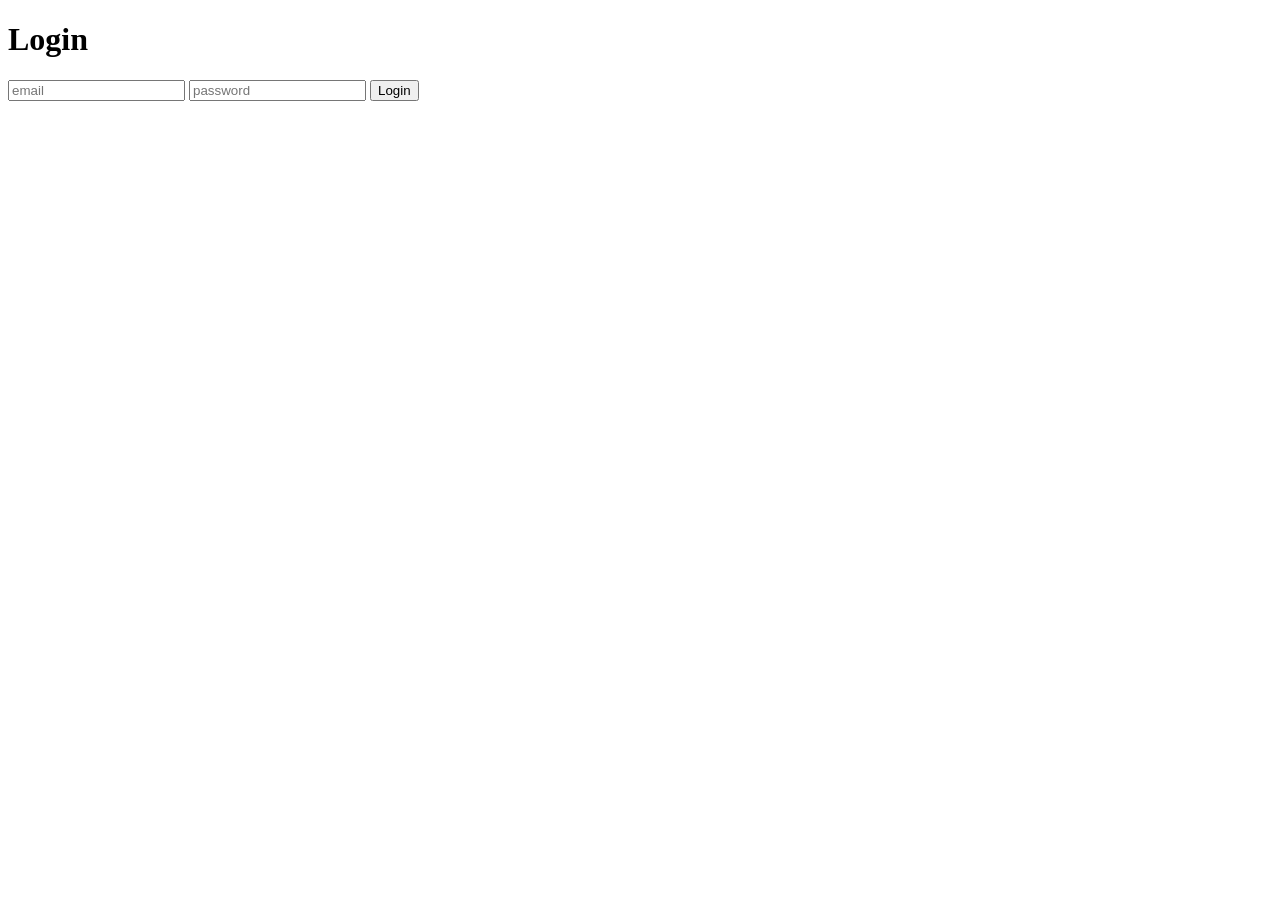
==== frontend/login.html @ 9eb3d945 "frontend" ====
<!DOCTYPE html>
<html lang="en">
<head>
    <meta charset="UTF-8">
    <meta name="viewport" content="width=device-width, initial-scale=1.0">
    <title>Login Page</title>
    <link rel="stylesheet" href="css/style.css">
</head>
<body>
    <h1>Login</h1>
    <form action="" id="login-form">
        <input type="email" class="email" id="email" placeholder="email">
        <input type="password" class="password" id="password" placeholder="password">
        <button class="btn" id="login-btn">Login</button>
        <p id="error"></p>
    </form>

    <script src="js/api.js"></script>
    <script src="js/auth.js"></script>
</body>
</html>
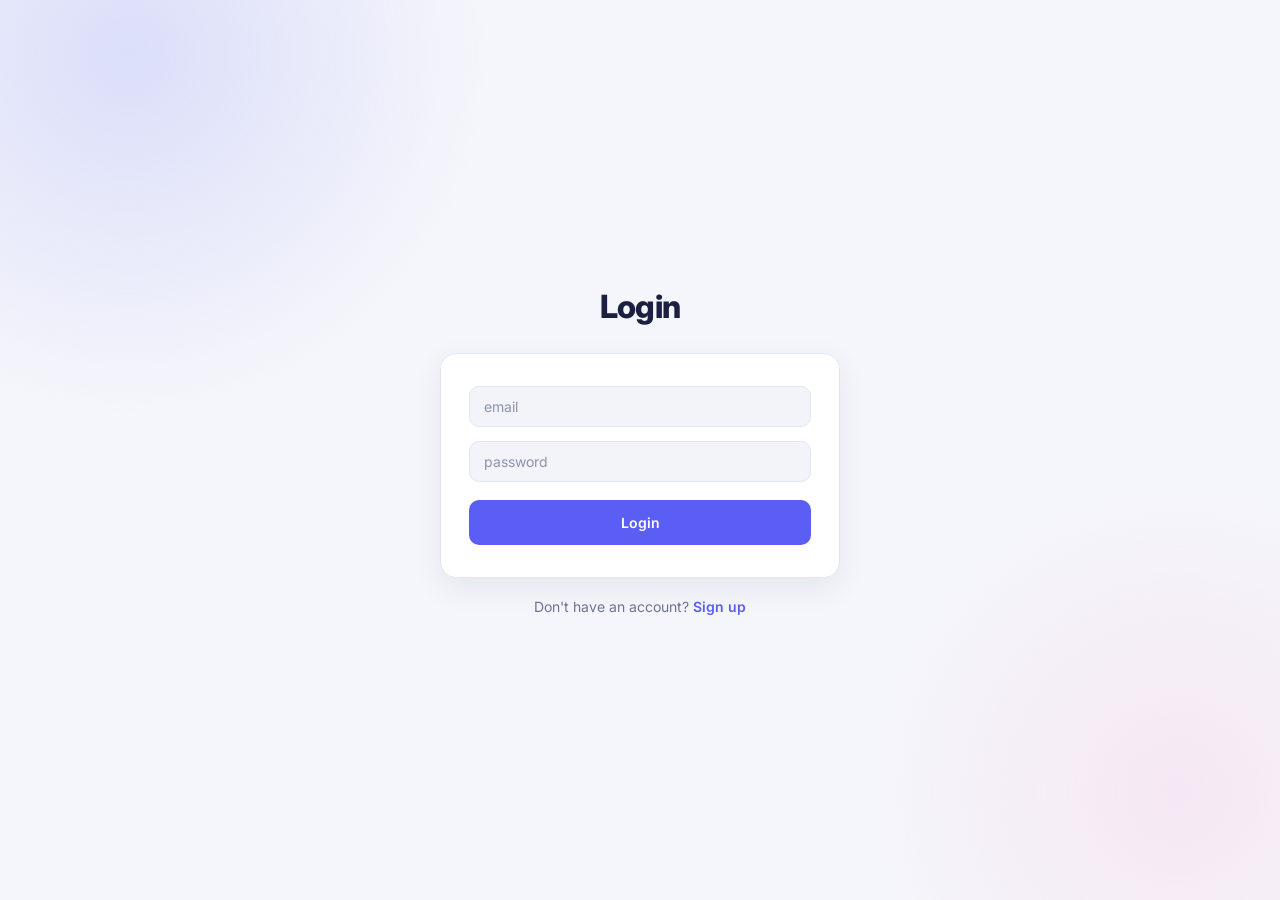
==== commit d73ad64a: "Prepare for deployment" ====
--- a/frontend/login.html
+++ b/frontend/login.html
@@ -4,6 +4,7 @@
     <meta charset="UTF-8">
     <meta name="viewport" content="width=device-width, initial-scale=1.0">
     <title>Login Page</title>
+    <script src="js/theme.js"></script>
     <link rel="stylesheet" href="css/style.css">
 </head>
 <body>
@@ -14,8 +15,12 @@
         <button class="btn" id="login-btn">Login</button>
         <p id="error"></p>
     </form>
+    <p>
+    Don't have an account? <a href="signup.html">Sign up</a>
+</p>
 
     <script src="js/api.js"></script>
     <script src="js/auth.js"></script>
+    
 </body>
 </html>
--- a/frontend/css/style.css
+++ b/frontend/css/style.css
@@ -0,0 +1,1079 @@
+@import url('https://fonts.googleapis.com/css2?family=Inter:wght@400;500;600;700;800&family=JetBrains+Mono:wght@400;600;700&family=Lora:wght@500;600;700&display=swap');
+
+/* =====================================================
+   THEMES  (set with <html data-theme="name">)
+   daylight (default) | midnight | paper | mocha
+   nord | rose | terminal | glass
+   ===================================================== */
+
+:root,
+[data-theme="daylight"] {
+    --bg: #f5f6fb;
+    --bg-image: none;
+    --glow-1: #818cf8;
+    --glow-2: #f9a8d4;
+    --surface: #ffffff;
+    --surface-2: #f2f4fa;
+    --text: #1c2040;
+    --muted: #6c7293;
+    --border: #e3e6f2;
+    --primary: #5b5ef4;
+    --primary-hover: #4a4de0;
+    --primary-text: #ffffff;
+    --accent: #ec4899;
+    --danger: #ef4444;
+    --danger-hover: #dc2626;
+    --shadow: 0 10px 30px rgba(40, 45, 100, 0.08);
+    --radius: 16px;
+    --radius-sm: 10px;
+    --backdrop: none;
+    --scheme: light;
+    --font-body: 'Inter', system-ui, sans-serif;
+    --font-heading: 'Inter', system-ui, sans-serif;
+    --total-bg: linear-gradient(135deg, var(--primary), var(--accent));
+    --total-text: var(--primary-text);
+    --total-border: transparent;
+    --text-glow: none;
+    --option-bg: var(--surface);
+}
+
+/* Neon cyan + magenta on near-black */
+[data-theme="midnight"] {
+    --bg: #07070f;
+    --glow-1: #00e5ff;
+    --glow-2: #ff2bd6;
+    --surface: #11111f;
+    --surface-2: #181830;
+    --text: #e8e8ff;
+    --muted: #8b8bb5;
+    --border: #26264a;
+    --primary: #00e5ff;
+    --primary-hover: #33ecff;
+    --primary-text: #04040a;
+    --accent: #ff2bd6;
+    --danger: #ff4d6d;
+    --danger-hover: #ff7088;
+    --shadow: 0 10px 34px rgba(0, 229, 255, 0.08);
+    --scheme: dark;
+}
+
+/* Warm cream and ink, like a notebook */
+[data-theme="paper"] {
+    --bg: #f3ecdd;
+    --glow-1: #e3cfa4;
+    --glow-2: #e8c9b0;
+    --surface: #fffaf0;
+    --surface-2: #f4ecda;
+    --text: #2b2a26;
+    --muted: #7d7766;
+    --border: #d8ccb2;
+    --primary: #2b2a26;
+    --primary-hover: #46443d;
+    --primary-text: #fffaf0;
+    --accent: #b5452f;
+    --danger: #a32d2d;
+    --danger-hover: #8a2222;
+    --shadow: 4px 4px 0 rgba(43, 42, 38, 0.12);
+    --radius: 8px;
+    --radius-sm: 6px;
+    --font-body: 'Lora', Georgia, serif;
+    --font-heading: 'Lora', Georgia, serif;
+    --total-bg: #2b2a26;
+    --total-text: #f3ecdd;
+    --scheme: light;
+}
+
+/* Green phosphor on black */
+[data-theme="terminal"] {
+    --bg: #000000;
+    --glow-1: #33ff66;
+    --glow-2: #33ff66;
+    --surface: #050c05;
+    --surface-2: #000000;
+    --text: #33ff66;
+    --muted: #1fa046;
+    --border: #146b2e;
+    --primary: #33ff66;
+    --primary-hover: #66ff8c;
+    --primary-text: #000000;
+    --accent: #ffd400;
+    --danger: #ff3b3b;
+    --danger-hover: #ff6666;
+    --shadow: 0 0 14px rgba(51, 255, 102, 0.12);
+    --radius: 3px;
+    --radius-sm: 2px;
+    --font-body: 'JetBrains Mono', ui-monospace, monospace;
+    --font-heading: 'JetBrains Mono', ui-monospace, monospace;
+    --total-bg: var(--surface);
+    --total-text: var(--primary);
+    --total-border: var(--primary);
+    --text-glow: 0 0 10px rgba(51, 255, 102, 0.55);
+    --scheme: dark;
+}
+
+    
+
+
+
+
+/* Deep navy with sea-green highlights */
+[data-theme="ocean"] {
+    --bg: #08121f;
+    --glow-1: #3ea6ff;
+    --glow-2: #26d0b2;
+    --surface: #0f2036;
+    --surface-2: #132a45;
+    --text: #e4f1ff;
+    --muted: #84a3c4;
+    --border: #1f3d5e;
+    --primary: #3ea6ff;
+    --primary-hover: #66b9ff;
+    --primary-text: #06121f;
+    --accent: #26d0b2;
+    --danger: #ff6b6b;
+    --danger-hover: #ff8a8a;
+    --shadow: 0 10px 30px rgba(0, 0, 0, 0.35);
+    --scheme: dark;
+}
+
+
+
+/* Northern lights: frosted dark with green and violet */
+[data-theme="aurora"] {
+    --bg: #0b1020;
+    --bg-image: linear-gradient(160deg, #0b1020 0%, #0f2a3d 50%, #1a1040 100%);
+    --glow-1: #34d399;
+    --glow-2: #a78bfa;
+    --surface: rgba(255, 255, 255, 0.06);
+    --surface-2: rgba(255, 255, 255, 0.05);
+    --text: #e8f5f1;
+    --muted: #8fb0ad;
+    --border: rgba(255, 255, 255, 0.12);
+    --primary: #34d399;
+    --primary-hover: #5eead4;
+    --primary-text: #04201a;
+    --accent: #a78bfa;
+    --danger: #fb7185;
+    --danger-hover: #fda4af;
+    --shadow: 0 10px 34px rgba(0, 0, 0, 0.35);
+    --backdrop: blur(14px) saturate(130%);
+    --total-bg: linear-gradient(135deg, #34d399, #a78bfa);
+    --total-text: #04201a;
+    --modal-bg: rgba(15, 25, 45, 0.92);
+    --option-bg: #12202e;
+    --scheme: dark;
+}
+
+
+
+/* Light latte and cream with espresso buttons */
+[data-theme="coffee"] {
+    --bg: #f1e4d3;
+    --glow-1: #c68b59;
+    --glow-2: #e3c9a6;
+    --surface: #fbf4ea;
+    --surface-2: #f0e3d1;
+    --text: #3b2418;
+    --muted: #8a6a55;
+    --border: #dcc6ac;
+    --primary: #6f4e37;
+    --primary-hover: #5a3e2b;
+    --primary-text: #fff8ee;
+    --accent: #c68b59;
+    --danger: #b3382c;
+    --danger-hover: #8f2c22;
+    --shadow: 0 10px 28px rgba(59, 36, 24, 0.12);
+    --font-heading: 'Lora', Georgia, serif;
+    --total-bg: linear-gradient(135deg, #6f4e37, #3b2418);
+    --total-text: #fbf0e0;
+    --scheme: light;
+}
+
+/* Sunlit woodland: leaf green, fern and bark */
+[data-theme="forest"] {
+    --bg: #eef2e4;
+    --glow-1: #8fbf7a;
+    --glow-2: #e3c98c;
+    --surface: #fbfcf5;
+    --surface-2: #e9eedc;
+    --text: #1f2e1c;
+    --muted: #66795c;
+    --border: #d2dcc0;
+    --primary: #2f6b3a;
+    --primary-hover: #265a30;
+    --primary-text: #f4f8ec;
+    --accent: #a0662d;
+    --danger: #b5443a;
+    --danger-hover: #963529;
+    --shadow: 0 10px 30px rgba(47, 80, 40, 0.12);
+    --total-bg: linear-gradient(135deg, #2f6b3a, #5a9a4c);
+    --total-text: #f4f8ec;
+    --scheme: light;
+}
+
+/* Pure white, black text, white buttons with black outlines */
+[data-theme="mono"] {
+    --bg: #ffffff;
+    --glow-1: #ffffff;
+    --glow-2: #ffffff;
+    --surface: #ffffff;
+    --surface-2: #f5f5f5;
+    --text: #000000;
+    --muted: #555555;
+    --border: #cfcfcf;
+    --primary: #000000;
+    --primary-hover: #222222;
+    --primary-text: #ffffff;
+    --accent: #000000;
+    --danger: #d00000;
+    --danger-hover: #a30000;
+    --shadow: 0 8px 24px rgba(0, 0, 0, 0.08);
+    --total-bg: #ffffff;
+    --total-text: #000000;
+    --total-border: #000000;
+    --scheme: light;
+}
+
+/* extra rules for the white buttons */
+[data-theme="mono"] button {
+    background: #ffffff;
+    color: #000000;
+    border-color: #000000;
+}
+
+[data-theme="mono"] button:hover {
+    background: #000000;
+    color: #ffffff;
+    box-shadow: none;
+}
+
+[data-theme="mono"] .expense-card .BTN:not(:hover) {
+    background: #ffffff;
+    border-color: #000000;
+}
+/* Pure black, white text, black buttons with white outlines */
+[data-theme="monodark"] {
+    --bg: #000000;
+    --glow-1: #000000;
+    --glow-2: #000000;
+    --surface: #000000;
+    --surface-2: #141414;
+    --text: #ffffff;
+    --muted: #aaaaaa;
+    --border: #3a3a3a;
+    --primary: #ffffff;
+    --primary-hover: #dddddd;
+    --primary-text: #000000;
+    --accent: #ffffff;
+    --danger: #ff4d4d;
+    --danger-hover: #ff7a7a;
+    --shadow: 0 8px 24px rgba(255, 255, 255, 0.06);
+    --total-bg: #000000;
+    --total-text: #ffffff;
+    --total-border: #ffffff;
+    --scheme: dark;
+}
+
+/* extra rules for the black buttons */
+[data-theme="monodark"] button {
+    background: #000000;
+    color: #ffffff;
+    border-color: #ffffff;
+}
+
+[data-theme="monodark"] button:hover {
+    background: #ffffff;
+    color: #000000;
+    box-shadow: none;
+}
+
+[data-theme="monodark"] .expense-card .BTN:not(:hover) {
+    background: #000000;
+    border-color: #ffffff;
+}
+/* Bright lemon and lime, fresh and sunny */
+[data-theme="citrus"] {
+    --bg: #fffbe6;
+    --glow-1: #facc15;
+    --glow-2: #a3e635;
+    --surface: #ffffff;
+    --surface-2: #fdf8d8;
+    --text: #2f2a00;
+    --muted: #7a7330;
+    --border: #efe8b0;
+    --primary: #4d7c0f;
+    --primary-hover: #3f6610;
+    --primary-text: #ffffff;
+    --accent: #e08a00;
+    --danger: #dc2626;
+    --danger-hover: #b91c1c;
+    --shadow: 0 10px 28px rgba(120, 110, 0, 0.12);
+    --total-bg: linear-gradient(135deg, #facc15, #84cc16);
+    --total-text: #1f2400;
+    --scheme: light;
+}
+/* =====================================================
+   BASE
+   ===================================================== */
+
+* {
+    box-sizing: border-box;
+    scrollbar-width: thin;
+    scrollbar-color: var(--border) transparent;
+}
+
+html {
+    color-scheme: var(--scheme);
+}
+
+body {
+    margin: 0;
+    padding: 0 24px 110px;
+    min-height: 100vh;
+    font-family: var(--font-body);
+    font-size: 15px;
+    line-height: 1.5;
+    color: var(--text);
+    background-color: var(--bg);
+    background-image: var(--bg-image);
+    background-attachment: fixed;
+    transition: background-color 0.3s, color 0.3s;
+}
+
+/* soft coloured glow behind everything */
+body::before {
+    content: "";
+    position: fixed;
+    inset: 0;
+    z-index: -1;
+    pointer-events: none;
+    background:
+        radial-gradient(600px circle at 10% 6%, color-mix(in srgb, var(--glow-1) 22%, transparent), transparent 60%),
+        radial-gradient(520px circle at 92% 88%, color-mix(in srgb, var(--glow-2) 18%, transparent), transparent 60%);
+}
+
+::selection {
+    background: var(--primary);
+    color: var(--primary-text);
+}
+
+h1, h2, h3 {
+    font-family: var(--font-heading);
+    text-shadow: var(--text-glow);
+}
+
+a {
+    color: var(--primary);
+    font-weight: 600;
+    text-decoration: none;
+}
+
+a:hover {
+    text-decoration: underline;
+}
+
+.hidden {
+    display: none !important;
+}
+
+/* =====================================================
+   INPUTS
+   ===================================================== */
+
+input,
+textarea,
+select {
+    width: 100%;
+    padding: 11px 14px;
+    font-family: inherit;
+    font-size: 14px;
+    color: var(--text);
+    background-color: var(--surface-2);
+    border: 1px solid var(--border);
+    border-radius: var(--radius-sm);
+    transition: border-color 0.2s, box-shadow 0.2s, background-color 0.2s;
+}
+
+input::placeholder,
+textarea::placeholder {
+    color: var(--muted);
+    opacity: 0.75;
+}
+
+input:focus,
+textarea:focus,
+select:focus {
+    outline: none;
+    border-color: var(--primary);
+    box-shadow: 0 0 0 3px color-mix(in srgb, var(--primary) 25%, transparent);
+}
+
+textarea {
+    resize: vertical;
+    min-height: 80px;
+}
+
+/* number inputs: no ugly spinners */
+input[type="number"] {
+    -moz-appearance: textfield;
+    appearance: textfield;
+}
+
+input[type="number"]::-webkit-outer-spin-button,
+input[type="number"]::-webkit-inner-spin-button {
+    -webkit-appearance: none;
+    margin: 0;
+}
+
+/* date picker icon */
+input[type="date"]::-webkit-calendar-picker-indicator {
+    cursor: pointer;
+    opacity: 0.7;
+}
+
+/* custom dropdown arrow, drawn with gradients so it follows the theme */
+select {
+    -webkit-appearance: none;
+    appearance: none;
+    cursor: pointer;
+    padding-right: 36px;
+    background-image:
+        linear-gradient(45deg, transparent 50%, var(--muted) 50%),
+        linear-gradient(135deg, var(--muted) 50%, transparent 50%);
+    background-position: calc(100% - 20px) 50%, calc(100% - 15px) 50%;
+    background-size: 5px 5px, 5px 5px;
+    background-repeat: no-repeat;
+}
+
+select option {
+    background: var(--option-bg);
+    color: var(--text);
+}
+
+/* browser autofill matches the theme */
+input:-webkit-autofill {
+    -webkit-box-shadow: 0 0 0 100px var(--surface-2) inset;
+    -webkit-text-fill-color: var(--text);
+}
+
+/* =====================================================
+   BUTTONS
+   ===================================================== */
+
+button {
+    display: inline-flex;
+    align-items: center;
+    justify-content: center;
+    gap: 6px;
+    padding: 11px 18px;
+    font-family: inherit;
+    font-size: 14px;
+    font-weight: 600;
+    color: var(--primary-text);
+    background: var(--primary);
+    border: 1px solid transparent;
+    border-radius: var(--radius-sm);
+    cursor: pointer;
+    transition: background 0.2s, color 0.2s, border-color 0.2s, transform 0.15s, box-shadow 0.2s;
+}
+
+button:hover {
+    background: var(--primary-hover);
+    transform: translateY(-1px);
+    box-shadow: 0 6px 16px color-mix(in srgb, var(--primary) 35%, transparent);
+}
+
+button:active {
+    transform: translateY(1px) scale(0.98);
+    box-shadow: none;
+}
+
+button:focus-visible {
+    outline: 2px solid var(--primary);
+    outline-offset: 2px;
+}
+
+/* secondary (ghost) buttons */
+#logout,
+#clear-filters,
+#cancel-btn,
+#cancel-delete {
+    background: transparent;
+    color: var(--text);
+    border-color: var(--border);
+}
+
+#logout:hover,
+#clear-filters:hover,
+#cancel-btn:hover,
+#cancel-delete:hover {
+    background: var(--surface-2);
+    border-color: var(--muted);
+    box-shadow: none;
+}
+
+.btn {
+    padding: 13px 18px;
+    margin-top: 4px;
+}
+
+/* =====================================================
+   LOGIN / SIGNUP  (pages that have an <h1>)
+   ===================================================== */
+
+body:has(> h1) {
+    display: flex;
+    flex-direction: column;
+    align-items: center;
+    justify-content: center;
+    padding: 24px;
+}
+
+body:has(> h1) > h1 {
+    margin: 0 0 22px;
+    font-size: 32px;
+    font-weight: 800;
+    letter-spacing: -0.02em;
+}
+
+body:has(> h1) > p {
+    margin: 0;
+    font-size: 14px;
+    text-align: center;
+    color: var(--muted);
+}
+
+form {
+    display: flex;
+    flex-direction: column;
+    gap: 14px;
+    width: 100%;
+    max-width: 400px;
+    margin: 0 auto 18px;
+    padding: 32px 28px;
+    background: var(--surface);
+    border: 1px solid var(--border);
+    border-radius: var(--radius);
+    box-shadow: var(--shadow);
+    -webkit-backdrop-filter: var(--backdrop);
+    backdrop-filter: var(--backdrop);
+}
+
+/* =====================================================
+   NAVBAR
+   ===================================================== */
+
+.navbar {
+    position: sticky;
+    top: 0;
+    z-index: 20;
+    display: flex;
+    justify-content: space-between;
+    align-items: center;
+    margin: 0 -24px 28px;
+    padding: 14px 24px;
+    background: color-mix(in srgb, var(--surface) 88%, transparent);
+    border-bottom: 1px solid var(--border);
+    -webkit-backdrop-filter: blur(12px);
+    backdrop-filter: blur(12px);
+}
+
+.navbar h2 {
+    display: flex;
+    align-items: center;
+    margin: 0;
+    font-size: 19px;
+    font-weight: 800;
+    letter-spacing: -0.01em;
+}
+
+.navbar h2::before {
+    content: "";
+    width: 11px;
+    height: 11px;
+    margin-right: 10px;
+    border-radius: 50%;
+    background: linear-gradient(135deg, var(--primary), var(--accent));
+}
+
+.nav-actions {
+    display: flex;
+    align-items: center;
+    gap: 10px;
+}
+
+.navbar select {
+    width: auto;
+    padding-top: 8px;
+    padding-bottom: 8px;
+}
+
+.navbar button {
+    padding: 8px 16px;
+}
+
+/* =====================================================
+   TOTAL CARD
+   ===================================================== */
+
+.summary-card {
+    position: relative;
+    overflow: hidden;
+    max-width: 1100px;
+    margin: 0 auto 18px;
+    padding: 28px 24px;
+    text-align: center;
+    color: var(--total-text);
+    background: var(--total-bg);
+    border: 1px solid var(--total-border);
+    border-radius: var(--radius);
+    box-shadow: var(--shadow);
+    -webkit-backdrop-filter: var(--backdrop);
+    backdrop-filter: var(--backdrop);
+}
+
+.summary-card::after {
+    content: "";
+    position: absolute;
+    top: -60px;
+    right: -50px;
+    width: 200px;
+    height: 200px;
+    border-radius: 50%;
+    background: var(--total-text);
+    opacity: 0.08;
+}
+
+.summary-card > * {
+    position: relative;
+    z-index: 1;
+}
+
+.summary-card p {
+    margin: 0 0 6px;
+    font-size: 12px;
+    font-weight: 600;
+    letter-spacing: 0.14em;
+    text-transform: uppercase;
+    opacity: 0.8;
+}
+
+#total {
+    margin: 0;
+    font-size: clamp(34px, 7vw, 52px);
+    font-weight: 800;
+    letter-spacing: -0.02em;
+    font-variant-numeric: tabular-nums;
+}
+
+/* =====================================================
+   FILTERS
+   ===================================================== */
+
+.filters {
+    display: grid;
+    grid-template-columns: repeat(auto-fit, minmax(150px, 1fr));
+    gap: 10px;
+    max-width: 1100px;
+    margin: 0 auto 22px;
+    padding: 14px;
+    background: var(--surface);
+    border: 1px solid var(--border);
+    border-radius: var(--radius);
+    box-shadow: var(--shadow);
+    -webkit-backdrop-filter: var(--backdrop);
+    backdrop-filter: var(--backdrop);
+}
+
+/* =====================================================
+   EXPENSE CARDS
+   ===================================================== */
+
+#expenses {
+    display: grid;
+    grid-template-columns: repeat(auto-fill, minmax(min(100%, 270px), 1fr));
+    gap: 18px;
+    max-width: 1100px;
+    margin: 0 auto;
+}
+
+/* empty state: shows by itself when there are no cards */
+#expenses:empty::before {
+    content: "No expenses to show. Add one or adjust your filters.";
+    grid-column: 1 / -1;
+    padding: 56px 16px;
+    text-align: center;
+    color: var(--muted);
+    border: 2px dashed var(--border);
+    border-radius: var(--radius);
+}
+
+.expense-card {
+    display: grid;
+    grid-template-columns: 1fr 1fr;
+    gap: 8px;
+    padding: 16px;
+    background: var(--surface);
+    border: 1px solid var(--border);
+    border-radius: var(--radius);
+    box-shadow: var(--shadow);
+    -webkit-backdrop-filter: var(--backdrop);
+    backdrop-filter: var(--backdrop);
+    transition: transform 0.2s, box-shadow 0.2s, border-color 0.2s;
+    animation: rise 0.4s ease backwards;
+}
+
+.expense-card:hover {
+    transform: translateY(-4px);
+    border-color: var(--primary);
+    box-shadow: 0 18px 40px rgba(0, 0, 0, 0.18);
+}
+
+/* cards appear one after another */
+.expense-card:nth-child(2) { animation-delay: 0.04s; }
+.expense-card:nth-child(3) { animation-delay: 0.08s; }
+.expense-card:nth-child(4) { animation-delay: 0.12s; }
+.expense-card:nth-child(5) { animation-delay: 0.16s; }
+.expense-card:nth-child(6) { animation-delay: 0.20s; }
+.expense-card:nth-child(n + 7) { animation-delay: 0.24s; }
+
+/* every field takes the full row unless stated below */
+.expense-card input,
+.expense-card textarea {
+    grid-column: 1 / -1;
+}
+
+/* locked fields look like plain text, editable ones look like inputs */
+.expense-card input:read-only,
+.expense-card textarea:read-only {
+    background: transparent;
+    border-color: transparent;
+    resize: none;
+}
+
+.expense-card input:read-only:focus,
+.expense-card textarea:read-only:focus {
+    outline: none;
+    box-shadow: none;
+}
+
+.expense-card input[type="date"]:read-only::-webkit-calendar-picker-indicator {
+    display: none;
+}
+
+/* 1: title */
+.expense-card input:nth-child(1) {
+    font-family: var(--font-heading);
+    font-size: 17px;
+    font-weight: 700;
+}
+
+/* 2: description */
+.expense-card textarea {
+    min-height: 48px;
+    font-size: 14px;
+    color: var(--muted);
+    field-sizing: content;
+}
+
+/* 3: amount (left half) */
+.expense-card input:nth-child(3) {
+    grid-column: 1;
+    font-size: 20px;
+    font-weight: 800;
+    color: var(--primary);
+}
+
+/* 4: category (right half), shown as a pill badge while locked */
+.expense-card input:nth-child(4) {
+    grid-column: 2;
+}
+
+.expense-card input:nth-child(4):read-only {
+    align-self: center;
+    padding: 6px 12px;
+    font-size: 12px;
+    font-weight: 700;
+    text-align: center;
+    text-transform: capitalize;
+    letter-spacing: 0.02em;
+    color: var(--accent);
+    background: color-mix(in srgb, var(--accent) 16%, transparent);
+    border-radius: 999px;
+}
+
+/* 5: date */
+.expense-card input:nth-child(5) {
+    font-size: 13px;
+    color: var(--muted);
+}
+
+/* Edit (first button) and Delete (last button) side by side */
+.expense-card .BTN {
+    padding: 9px 12px;
+    color: var(--primary);
+    background: color-mix(in srgb, var(--primary) 14%, transparent);
+}
+
+.expense-card .BTN:hover {
+    color: var(--primary-text);
+    background: var(--primary);
+    box-shadow: none;
+}
+
+.expense-card .BTN:last-child {
+    color: var(--danger);
+    background: color-mix(in srgb, var(--danger) 14%, transparent);
+}
+
+.expense-card .BTN:last-child:hover {
+    color: #ffffff;
+    background: var(--danger);
+}
+
+/* =====================================================
+   FLOATING "ADD EXPENSE" BUTTON
+   ===================================================== */
+
+#addexp {
+    position: fixed;
+    right: 28px;
+    bottom: 28px;
+    z-index: 20;
+    padding: 15px 24px;
+    font-size: 15px;
+    font-weight: 700;
+    border-radius: 999px;
+    box-shadow: 0 10px 28px color-mix(in srgb, var(--primary) 45%, transparent);
+}
+
+#addexp::before {
+    content: "+";
+    font-size: 22px;
+    font-weight: 500;
+    line-height: 1;
+}
+
+#addexp:hover {
+    transform: translateY(-3px);
+    box-shadow: 0 14px 34px color-mix(in srgb, var(--primary) 55%, transparent);
+}
+
+/* =====================================================
+   MODALS
+   ===================================================== */
+
+.modal {
+    position: fixed;
+    inset: 0;
+    z-index: 50;
+    display: flex;
+    justify-content: center;
+    align-items: center;
+    padding: 16px;
+    overflow-y: auto;
+    background: rgba(5, 8, 20, 0.55);
+    animation: fade 0.2s ease;
+}
+
+.modal form,
+.modal-content {
+    animation: pop 0.25s cubic-bezier(0.2, 0.9, 0.3, 1.2);
+}
+
+/* Add Expense form */
+.modal form {
+    max-width: 420px;
+    max-height: 90vh;
+    margin: 0;
+    overflow-y: auto;
+    background: var(--modal-bg, var(--surface));
+}
+
+#add-expense {
+    display: grid;
+    grid-template-columns: 1fr 1fr;
+    gap: 12px;
+}
+
+#add-expense > * {
+    grid-column: 1 / -1;
+}
+
+#add-expense::before {
+    content: "New expense";
+    grid-column: 1 / -1;
+    font-family: var(--font-heading);
+    font-size: 20px;
+    font-weight: 800;
+}
+
+#add-btn,
+#cancel-btn {
+    grid-column: auto;
+}
+
+/* Delete confirmation */
+.modal-content {
+    width: 100%;
+    max-width: 380px;
+    padding: 28px;
+    text-align: center;
+    background: var(--modal-bg, var(--surface));
+    border: 1px solid var(--border);
+    border-radius: var(--radius);
+    box-shadow: var(--shadow);
+    -webkit-backdrop-filter: var(--backdrop);
+    backdrop-filter: var(--backdrop);
+}
+
+.modal-content h3 {
+    margin: 0 0 8px;
+    font-size: 20px;
+}
+
+.modal-content p {
+    margin: 0 0 22px;
+    color: var(--muted);
+}
+
+.modal-buttons {
+    display: flex;
+    gap: 10px;
+}
+
+.modal-buttons .BTN {
+    flex: 1;
+}
+
+.modal-buttons .BTN.danger {
+    color: #ffffff;
+    background: var(--danger);
+}
+
+.modal-buttons .BTN.danger:hover {
+    background: var(--danger-hover);
+    box-shadow: 0 6px 16px color-mix(in srgb, var(--danger) 40%, transparent);
+}
+
+/* =====================================================
+   ERRORS
+   ===================================================== */
+
+#error:empty {
+    display: none;
+}
+
+/* dashboard: error slides in as a toast, then fades out */
+body > #error:not(:empty) {
+    position: fixed;
+    top: 84px;
+    left: 50%;
+    z-index: 100;
+    max-width: 90vw;
+    margin: 0;
+    padding: 12px 22px;
+    font-size: 14px;
+    font-weight: 600;
+    text-align: center;
+    color: #ffffff;
+    background: var(--danger);
+    border-radius: 999px;
+    box-shadow: 0 10px 30px rgba(0, 0, 0, 0.3);
+    animation: toast 5s ease forwards;
+}
+
+/* login / signup: error shows inside the form */
+form #error:not(:empty) {
+    margin: 0;
+    padding: 10px 12px;
+    font-size: 13px;
+    text-align: center;
+    color: var(--danger);
+    background: color-mix(in srgb, var(--danger) 12%, transparent);
+    border: 1px solid color-mix(in srgb, var(--danger) 40%, transparent);
+    border-radius: var(--radius-sm);
+    animation: shake 0.35s;
+}
+
+/* =====================================================
+   ANIMATIONS
+   ===================================================== */
+
+@keyframes rise {
+    from { opacity: 0; transform: translateY(14px); }
+    to   { opacity: 1; transform: translateY(0); }
+}
+
+@keyframes fade {
+    from { opacity: 0; }
+    to   { opacity: 1; }
+}
+
+@keyframes pop {
+    from { opacity: 0; transform: translateY(12px) scale(0.95); }
+    to   { opacity: 1; transform: translateY(0) scale(1); }
+}
+
+@keyframes toast {
+    0%   { opacity: 0; transform: translate(-50%, -20px); }
+    8%   { opacity: 1; transform: translate(-50%, 0); }
+    85%  { opacity: 1; transform: translate(-50%, 0); }
+    100% { opacity: 0; transform: translate(-50%, -10px); visibility: hidden; }
+}
+
+@keyframes shake {
+    0%, 100% { transform: translateX(0); }
+    25%      { transform: translateX(-6px); }
+    75%      { transform: translateX(6px); }
+}
+
+@media (prefers-reduced-motion: reduce) {
+    *,
+    *::before,
+    *::after {
+        animation: none !important;
+        transition: none !important;
+    }
+}
+
+/* =====================================================
+   PHONES
+   ===================================================== */
+
+@media (max-width: 600px) {
+    body {
+        padding: 0 14px 100px;
+    }
+
+    body:has(> h1) {
+        padding: 20px 14px;
+    }
+
+    .navbar {
+        margin: 0 -14px 20px;
+        padding: 12px 14px;
+    }
+
+    .navbar h2 {
+        font-size: 16px;
+    }
+
+    .nav-actions {
+        gap: 6px;
+    }
+
+    .summary-card {
+        padding: 22px 16px;
+    }
+
+    #addexp {
+        right: 16px;
+        bottom: 16px;
+        padding: 14px 20px;
+    }
+
+    form {
+        padding: 24px 18px;
+    }
+}
